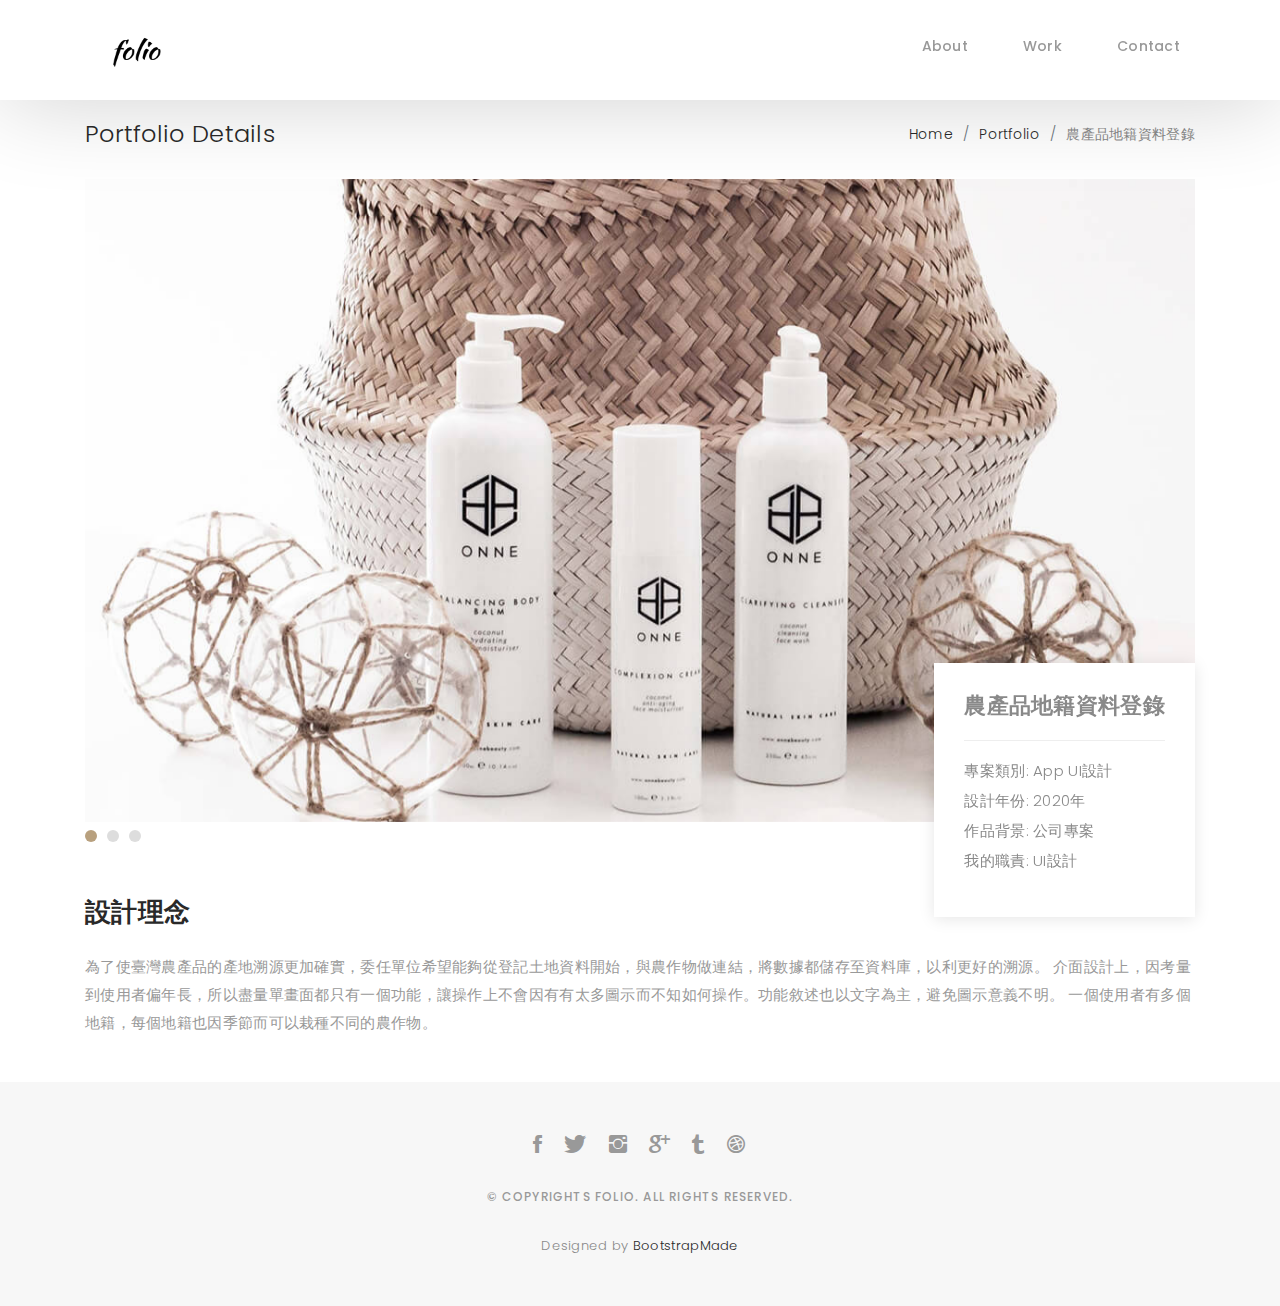
==== portfolio-details-farm.html @ bad79338 "農產品APP介面" ====
<!DOCTYPE html>
<html lang="en">

<head>
  <meta charset="utf-8">
  <meta content="width=device-width, initial-scale=1.0" name="viewport">

  <title>Portfolio Details - Folio Bootstrap Template</title>
  <meta content="" name="descriptison">
  <meta content="" name="keywords">

  <!-- Favicons -->
  <link href="assets/img/favicon.png" rel="icon">
  <link href="assets/img/apple-touch-icon.png" rel="apple-touch-icon">

  <!-- Google Fonts -->
  <link href="https://fonts.googleapis.com/css?family=Poppins:300,300i,400,400i,500,500i,600,600i,700,700i|Playfair+Display:400,400i,500,500i,600,600i,700,700i,900,900i" rel="stylesheet">

  <!-- Vendor CSS Files -->
  <link href="assets/vendor/bootstrap/css/bootstrap.min.css" rel="stylesheet">
  <link href="assets/vendor/hover/hover.min.css" rel="stylesheet">
  <link href="assets/vendor/ionicons/css/ionicons.min.css" rel="stylesheet">
  <link href="assets/vendor/boxicons/css/boxicons.min.css" rel="stylesheet">
  <link href="assets/vendor/venobox/venobox.css" rel="stylesheet">
  <link href="assets/vendor/owl.carousel/assets/owl.carousel.min.css" rel="stylesheet">

  <!-- Template Main CSS File -->
  <link href="assets/css/style.css" rel="stylesheet">

  <!-- =======================================================
  * Template Name: Folio - v2.1.0
  * Template URL: https://bootstrapmade.com/folio-bootstrap-portfolio-template/
  * Author: BootstrapMade.com
  * License: https://bootstrapmade.com/license/
  ======================================================== -->
</head>

<body>

  <!-- ======= Navbar ======= -->
  <nav id="main-nav" class="subpage-nav">
    <div class="row">
      <div class="container">

        <div class="logo">
          <a href="index.html"><img src="assets/img//logo.png" alt="logo"></a>
        </div>

        <div class="responsive"><i data-icon="m" class="ion-navicon-round"></i></div>

        <ul class="nav-menu list-unstyled">
          <!-- <li><a href="index.html" class="smoothScroll">Home</a></li> -->
          <li><a href="#about" class="smoothScroll">About</a></li>
          <li><a href="#portfolio" class="smoothScroll">Work</a></li>
          <!-- <li><a href="#journal" class="smoothScroll">Blog</a></li> -->
          <li><a href="#contact" class="smoothScroll">Contact</a></li>
        </ul>

      </div>
    </div>
  </nav><!-- End Navbar -->

  <main id="main">

    <!-- ======= Breadcrumbs Section ======= -->
    <section class="breadcrumbs">
      <div class="container">

        <div class="d-flex justify-content-between align-items-center">
          <h2>Portfolio Details</h2>
          <ol>
            <li><a href="index.html">Home</a></li>
            <li><a href="index.html">Portfolio</a></li>
            <li>農產品地籍資料登錄</li>
          </ol>
        </div>

      </div>
    </section><!-- Breadcrumbs Section -->

    <!-- ======= Portfolio Details Section ======= -->
    <section class="portfolio-details">
      <div class="container">

        <div class="portfolio-details-container">

          <div class="owl-carousel portfolio-details-carousel">
            <img src="assets/img/portfolio/portfolio-details-1.jpg" class="img-fluid" alt="">
            <img src="assets/img/portfolio/portfolio-details-2.jpg" class="img-fluid" alt="">
            <img src="assets/img/portfolio/portfolio-details-3.jpg" class="img-fluid" alt="">
          </div>

          <div class="portfolio-info">
            <h3>農產品地籍資料登錄</h3>
            <ul>
              <li><strong>專案類別</strong>: App UI設計</li>
              <!-- <li><strong>Client</strong>: ASU Company</li> -->
              <li><strong>設計年份</strong>: 2020年</li>
              <li><strong>作品背景</strong>: 公司專案</li>
              <li><strong>我的職責</strong>: UI設計</li>
              <!-- <li><strong>Project URL</strong>: <a href="#">www.example.com</a></li> -->
            </ul>
          </div>

        </div>

        <div class="portfolio-description">
          <h2>設計理念</h2>
          <p>
            為了使臺灣農產品的產地溯源更加確實，委任單位希望能夠從登記土地資料開始，與農作物做連結，將數據都儲存至資料庫，以利更好的溯源。
            介面設計上，因考量到使用者偏年長，所以盡量單畫面都只有一個功能，讓操作上不會因有有太多圖示而不知如何操作。功能敘述也以文字為主，避免圖示意義不明。
            一個使用者有多個地籍，每個地籍也因季節而可以栽種不同的農作物。
          </p>
        </div>
      </div>
      <div>
        <img src="https://i.imgur.com/vxJMH5P.jpg" class="img-fluid" alt="">
      </div>
    </section><!-- End Portfolio Details Section -->

  </main><!-- End #main -->

  <!-- ======= Footer ======= -->
  <div id="footer" class="text-center">
    <div class="container">
      <div class="socials-media text-center">

        <ul class="list-unstyled">
          <li><a href="#"><i class="ion-social-facebook"></i></a></li>
          <li><a href="#"><i class="ion-social-twitter"></i></a></li>
          <li><a href="#"><i class="ion-social-instagram"></i></a></li>
          <li><a href="#"><i class="ion-social-googleplus"></i></a></li>
          <li><a href="#"><i class="ion-social-tumblr"></i></a></li>
          <li><a href="#"><i class="ion-social-dribbble"></i></a></li>
        </ul>

      </div>

      <p>&copy; Copyrights Folio. All rights reserved.</p>

      <div class="credits">
        <!--
        All the links in the footer should remain intact.
        You can delete the links only if you purchased the pro version.
        Licensing information: https://bootstrapmade.com/license/
        Purchase the pro version with working PHP/AJAX contact form: https://bootstrapmade.com/buy/?theme=Folio
      -->
        Designed by <a href="https://bootstrapmade.com/">BootstrapMade</a>
      </div>

    </div>
  </div><!-- End Footer -->

  <!-- Vendor JS Files -->
  <script src="assets/vendor/jquery/jquery.min.js"></script>
  <script src="assets/vendor/bootstrap/js/bootstrap.bundle.min.js"></script>
  <script src="assets/vendor/jquery.easing/jquery.easing.min.js"></script>
  <script src="assets/vendor/php-email-form/validate.js"></script>
  <script src="assets/vendor/typed/typed.js"></script>
  <script src="assets/vendor/jquery-sticky/jquery.sticky.js"></script>
  <script src="assets/vendor/isotope-layout/isotope.pkgd.min.js"></script>
  <script src="assets/vendor/venobox/venobox.min.js"></script>
  <script src="assets/vendor/owl.carousel/owl.carousel.min.js"></script>

  <!-- Template Main JS File -->
  <script src="assets/js/main.js"></script>

</body>

</html>
---- assets/vendor/venobox/venobox.css ----
/* ------ venobox.css --------*/
.vbox-overlay *, .vbox-overlay *:before, .vbox-overlay *:after{
    -webkit-backface-visibility: hidden;
    -webkit-box-sizing:border-box;
    -moz-box-sizing:border-box;
    box-sizing:border-box;
}
.vbox-overlay * { 
    -webkit-backface-visibility: visible;
    backface-visibility: visible;
}
.vbox-overlay{
    display: -webkit-flex;
    display: flex;
    -webkit-flex-direction: column;
    flex-direction: column;
    -webkit-justify-content: center;
    justify-content: center;
    -webkit-align-items: center;
    align-items: center;
    position: fixed;
    left: 0;
    top: 0;
    bottom: 0;
    right: 0;
    z-index: 999999;
}

/* ----- navigation ----- */
.vbox-title{
    width: 100%;
    height: 40px;
    float: left;
    text-align: center;
    line-height: 28px;
    font-size: 12px;
    padding: 6px 50px;
    overflow: hidden;
    position: fixed;
    display: none;
    left: 0;
    z-index: 89;
}
.vbox-close{
    cursor: pointer;
    position: fixed;
    top: -1px;
    right: 0;
    width: 50px;
    height: 40px;
    padding: 6px;
    display: block;
    background-position:10px center;
    overflow: hidden;
    font-size: 24px;
    line-height: 1;
    text-align: center;
    z-index: 99;
}
.vbox-left{
    cursor: pointer;
    position: fixed;
    left: 0;
    height: 40px;
    overflow: hidden;
    line-height: 28px;
    font-size: 12px;
    z-index: 99;
    display: flex;
    align-items:center;
}
.vbox-num{
    display: inline-block;
    margin: 6px 0 6px 15px;
}
/* ----- Social share ----- */
.vbox-share{
    line-height: 28px;
    font-size: 12px;
    overflow: hidden;
    position: fixed;
    left: 0;
    z-index: 98;
    display: flex;
    align-items:center;
    justify-content: center;
    width: 100%;
    text-align: center;
}
.vbox-share svg{
    max-height: 28px;
    width: 28px;
    z-index: 10;
    margin-left: 12px;
    margin-top: 6px;
    margin-bottom: 6px;
    vertical-align: middle;
}


/* ----- navigation ARROWS ----- */
.vbox-next, .vbox-prev{
    position: fixed;
    top: 50%;
    margin-top: -15px;
    overflow: hidden;
    cursor: pointer;
    display: block;
    width: 45px;
    height: 45px;
    z-index: 99;
}
.vbox-next span, .vbox-prev span{
    position: relative;
    width: 20px;
    height: 20px;
    border: 2px solid transparent;
    border-top-color: #B6B6B6;
    border-right-color: #B6B6B6;
    text-indent: -100px;
    position: absolute;
    top: 8px;
    display: block;
}
.vbox-prev{
    left: 15px;
}
.vbox-next{
    right: 15px;
}
.vbox-prev span{
    left: 10px;
    -ms-transform: rotate(-135deg);
    -webkit-transform: rotate(-135deg);
    transform: rotate(-135deg);
}
.vbox-next span{
    -ms-transform: rotate(45deg);
    -webkit-transform: rotate(45deg);
    transform: rotate(45deg);
    right: 10px;
}
/* ------- inline window ------ */
.vbox-inline{
    width: 420px;
    height: 315px;
    height: 70vh;
    padding: 10px;
    background: #fff;
    margin: 0 auto;
    overflow: auto;
    text-align: left;
}
/* ------- Video & iFrames window ------ */
.venoframe{
    max-width: 100%;
    width: 100%;
    border: none;
    width: 100%;
    height: 260px;
    height: 70vh;
}
.venoframe.vbvid{
    height: 260px;
}
@media (min-width: 768px) {
    .venoframe, .vbox-inline{
        width: 90%;
        height: 360px;
        height: 70vh;
    }
    .venoframe.vbvid{
        width: 640px;
        height: 360px;
    }
}
@media (min-width: 992px) {
    .venoframe, .vbox-inline{
        max-width: 1200px;
        width: 80%;
        height: 540px;
        height: 70vh;
    }
    .venoframe.vbvid{
        width: 960px;
        height: 540px;
    }
}
/* 
Please do NOT edit this part! 
or at least read this note: http://i.imgur.com/7C0ws9e.gif
*/
.vbox-open{
    overflow: hidden;
}
.vbox-container{
    position: absolute;
    left: 0;
    right: 0;
    top: 0;
    bottom: 0;
    overflow-x: hidden;
    overflow-y: scroll;
    overflow-scrolling: touch;
    -webkit-overflow-scrolling: touch;
    z-index: 20;
    max-height: 100%;

}

.vbox-content{
    text-align: center;
    float: left;
    width: 100%;
    position: relative;
    overflow: hidden;
    padding: 20px 4%;
}
.vbox-container img{
    max-width: 100%;
    height: auto;
}
.vbox-figlio{
    box-shadow: 0 0 12px rgba(0,0,0,0.19), 0 6px 6px rgba(0,0,0,0.23);
    max-width: 100%;
    text-align: initial;
}
img.vbox-figlio{
    -webkit-user-select: none;
-khtml-user-select: none;
-moz-user-select: none;
-o-user-select: none;
user-select: none;
}
.vbox-content.swipe-left{
    margin-left: -200px !important;
}
.vbox-content.swipe-right{
    margin-left: 200px !important;
}
.vbox-animated{
    webkit-transition: margin 300ms ease-out;
    transition: margin 300ms ease-out;
}

/* ---------- preloader ----------
 * SPINKIT 
 * http://tobiasahlin.com/spinkit/
-------------------------------- */
.sk-double-bounce,.sk-rotating-plane{width:40px;height:40px;margin:40px auto}.sk-rotating-plane{background-color:#333;-webkit-animation:sk-rotatePlane 1.2s infinite ease-in-out;animation:sk-rotatePlane 1.2s infinite ease-in-out}@-webkit-keyframes sk-rotatePlane{0%{-webkit-transform:perspective(120px) rotateX(0) rotateY(0);transform:perspective(120px) rotateX(0) rotateY(0)}50%{-webkit-transform:perspective(120px) rotateX(-180.1deg) rotateY(0);transform:perspective(120px) rotateX(-180.1deg) rotateY(0)}100%{-webkit-transform:perspective(120px) rotateX(-180deg) rotateY(-179.9deg);transform:perspective(120px) rotateX(-180deg) rotateY(-179.9deg)}}@keyframes sk-rotatePlane{0%{-webkit-transform:perspective(120px) rotateX(0) rotateY(0);transform:perspective(120px) rotateX(0) rotateY(0)}50%{-webkit-transform:perspective(120px) rotateX(-180.1deg) rotateY(0);transform:perspective(120px) rotateX(-180.1deg) rotateY(0)}100%{-webkit-transform:perspective(120px) rotateX(-180deg) rotateY(-179.9deg);transform:perspective(120px) rotateX(-180deg) rotateY(-179.9deg)}}.sk-double-bounce{position:relative}.sk-double-bounce .sk-child{width:100%;height:100%;border-radius:50%;background-color:#333;opacity:.6;position:absolute;top:0;left:0;-webkit-animation:sk-doubleBounce 2s infinite ease-in-out;animation:sk-doubleBounce 2s infinite ease-in-out}.sk-chasing-dots .sk-child,.sk-spinner-pulse,.sk-three-bounce .sk-child{background-color:#333;border-radius:100%}.sk-double-bounce .sk-double-bounce2{-webkit-animation-delay:-1s;animation-delay:-1s}@-webkit-keyframes sk-doubleBounce{0%,100%{-webkit-transform:scale(0);transform:scale(0)}50%{-webkit-transform:scale(1);transform:scale(1)}}@keyframes sk-doubleBounce{0%,100%{-webkit-transform:scale(0);transform:scale(0)}50%{-webkit-transform:scale(1);transform:scale(1)}}.sk-wave{margin:40px auto;width:50px;height:40px;text-align:center;font-size:10px}.sk-wave .sk-rect{background-color:#333;height:100%;width:6px;display:inline-block;-webkit-animation:sk-waveStretchDelay 1.2s infinite ease-in-out;animation:sk-waveStretchDelay 1.2s infinite ease-in-out}.sk-wave .sk-rect1{-webkit-animation-delay:-1.2s;animation-delay:-1.2s}.sk-wave .sk-rect2{-webkit-animation-delay:-1.1s;animation-delay:-1.1s}.sk-wave .sk-rect3{-webkit-animation-delay:-1s;animation-delay:-1s}.sk-wave .sk-rect4{-webkit-animation-delay:-.9s;animation-delay:-.9s}.sk-wave .sk-rect5{-webkit-animation-delay:-.8s;animation-delay:-.8s}@-webkit-keyframes sk-waveStretchDelay{0%,100%,40%{-webkit-transform:scaleY(.4);transform:scaleY(.4)}20%{-webkit-transform:scaleY(1);transform:scaleY(1)}}@keyframes sk-waveStretchDelay{0%,100%,40%{-webkit-transform:scaleY(.4);transform:scaleY(.4)}20%{-webkit-transform:scaleY(1);transform:scaleY(1)}}.sk-wandering-cubes{margin:40px auto;width:40px;height:40px;position:relative}.sk-wandering-cubes .sk-cube{background-color:#333;width:10px;height:10px;position:absolute;top:0;left:0;-webkit-animation:sk-wanderingCube 1.8s ease-in-out -1.8s infinite both;animation:sk-wanderingCube 1.8s ease-in-out -1.8s infinite both}.sk-chasing-dots,.sk-spinner-pulse{width:40px;height:40px;margin:40px auto}.sk-wandering-cubes .sk-cube2{-webkit-animation-delay:-.9s;animation-delay:-.9s}@-webkit-keyframes sk-wanderingCube{0%{-webkit-transform:rotate(0);transform:rotate(0)}25%{-webkit-transform:translateX(30px) rotate(-90deg) scale(.5);transform:translateX(30px) rotate(-90deg) scale(.5)}50%{-webkit-transform:translateX(30px) translateY(30px) rotate(-179deg);transform:translateX(30px) translateY(30px) rotate(-179deg)}50.1%{-webkit-transform:translateX(30px) translateY(30px) rotate(-180deg);transform:translateX(30px) translateY(30px) rotate(-180deg)}75%{-webkit-transform:translateX(0) translateY(30px) rotate(-270deg) scale(.5);transform:translateX(0) translateY(30px) rotate(-270deg) scale(.5)}100%{-webkit-transform:rotate(-360deg);transform:rotate(-360deg)}}@keyframes sk-wanderingCube{0%{-webkit-transform:rotate(0);transform:rotate(0)}25%{-webkit-transform:translateX(30px) rotate(-90deg) scale(.5);transform:translateX(30px) rotate(-90deg) scale(.5)}50%{-webkit-transform:translateX(30px) translateY(30px) rotate(-179deg);transform:translateX(30px) translateY(30px) rotate(-179deg)}50.1%{-webkit-transform:translateX(30px) translateY(30px) rotate(-180deg);transform:translateX(30px) translateY(30px) rotate(-180deg)}75%{-webkit-transform:translateX(0) translateY(30px) rotate(-270deg) scale(.5);transform:translateX(0) translateY(30px) rotate(-270deg) scale(.5)}100%{-webkit-transform:rotate(-360deg);transform:rotate(-360deg)}}.sk-spinner-pulse{-webkit-animation:sk-pulseScaleOut 1s infinite ease-in-out;animation:sk-pulseScaleOut 1s infinite ease-in-out}@-webkit-keyframes sk-pulseScaleOut{0%{-webkit-transform:scale(0);transform:scale(0)}100%{-webkit-transform:scale(1);transform:scale(1);opacity:0}}@keyframes sk-pulseScaleOut{0%{-webkit-transform:scale(0);transform:scale(0)}100%{-webkit-transform:scale(1);transform:scale(1);opacity:0}}.sk-chasing-dots{position:relative;text-align:center;-webkit-animation:sk-chasingDotsRotate 2s infinite linear;animation:sk-chasingDotsRotate 2s infinite linear}.sk-chasing-dots .sk-child{width:60%;height:60%;display:inline-block;position:absolute;top:0;-webkit-animation:sk-chasingDotsBounce 2s infinite ease-in-out;animation:sk-chasingDotsBounce 2s infinite ease-in-out}.sk-chasing-dots .sk-dot2{top:auto;bottom:0;-webkit-animation-delay:-1s;animation-delay:-1s}@-webkit-keyframes sk-chasingDotsRotate{100%{-webkit-transform:rotate(360deg);transform:rotate(360deg)}}@keyframes sk-chasingDotsRotate{100%{-webkit-transform:rotate(360deg);transform:rotate(360deg)}}@-webkit-keyframes sk-chasingDotsBounce{0%,100%{-webkit-transform:scale(0);transform:scale(0)}50%{-webkit-transform:scale(1);transform:scale(1)}}@keyframes sk-chasingDotsBounce{0%,100%{-webkit-transform:scale(0);transform:scale(0)}50%{-webkit-transform:scale(1);transform:scale(1)}}.sk-three-bounce{margin:40px auto;width:80px;text-align:center}.sk-three-bounce .sk-child{width:20px;height:20px;display:inline-block;-webkit-animation:sk-three-bounce 1.4s ease-in-out 0s infinite both;animation:sk-three-bounce 1.4s ease-in-out 0s infinite both}.sk-circle .sk-child:before,.sk-fading-circle .sk-circle:before{display:block;border-radius:100%;content:'';background-color:#333}.sk-three-bounce .sk-bounce1{-webkit-animation-delay:-.32s;animation-delay:-.32s}.sk-three-bounce .sk-bounce2{-webkit-animation-delay:-.16s;animation-delay:-.16s}@-webkit-keyframes sk-three-bounce{0%,100%,80%{-webkit-transform:scale(0);transform:scale(0)}40%{-webkit-transform:scale(1);transform:scale(1)}}@keyframes sk-three-bounce{0%,100%,80%{-webkit-transform:scale(0);transform:scale(0)}40%{-webkit-transform:scale(1);transform:scale(1)}}.sk-circle{margin:40px auto;width:40px;height:40px;position:relative}.sk-circle .sk-child{width:100%;height:100%;position:absolute;left:0;top:0}.sk-circle .sk-child:before{margin:0 auto;width:15%;height:15%;-webkit-animation:sk-circleBounceDelay 1.2s infinite ease-in-out both;animation:sk-circleBounceDelay 1.2s infinite ease-in-out both}.sk-circle .sk-circle2{-webkit-transform:rotate(30deg);-ms-transform:rotate(30deg);transform:rotate(30deg)}.sk-circle .sk-circle3{-webkit-transform:rotate(60deg);-ms-transform:rotate(60deg);transform:rotate(60deg)}.sk-circle .sk-circle4{-webkit-transform:rotate(90deg);-ms-transform:rotate(90deg);transform:rotate(90deg)}.sk-circle .sk-circle5{-webkit-transform:rotate(120deg);-ms-transform:rotate(120deg);transform:rotate(120deg)}.sk-circle .sk-circle6{-webkit-transform:rotate(150deg);-ms-transform:rotate(150deg);transform:rotate(150deg)}.sk-circle .sk-circle7{-webkit-transform:rotate(180deg);-ms-transform:rotate(180deg);transform:rotate(180deg)}.sk-circle .sk-circle8{-webkit-transform:rotate(210deg);-ms-transform:rotate(210deg);transform:rotate(210deg)}.sk-circle .sk-circle9{-webkit-transform:rotate(240deg);-ms-transform:rotate(240deg);transform:rotate(240deg)}.sk-circle .sk-circle10{-webkit-transform:rotate(270deg);-ms-transform:rotate(270deg);transform:rotate(270deg)}.sk-circle .sk-circle11{-webkit-transform:rotate(300deg);-ms-transform:rotate(300deg);transform:rotate(300deg)}.sk-circle .sk-circle12{-webkit-transform:rotate(330deg);-ms-transform:rotate(330deg);transform:rotate(330deg)}.sk-circle .sk-circle2:before{-webkit-animation-delay:-1.1s;animation-delay:-1.1s}.sk-circle .sk-circle3:before{-webkit-animation-delay:-1s;animation-delay:-1s}.sk-circle .sk-circle4:before{-webkit-animation-delay:-.9s;animation-delay:-.9s}.sk-circle .sk-circle5:before{-webkit-animation-delay:-.8s;animation-delay:-.8s}.sk-circle .sk-circle6:before{-webkit-animation-delay:-.7s;animation-delay:-.7s}.sk-circle .sk-circle7:before{-webkit-animation-delay:-.6s;animation-delay:-.6s}.sk-circle .sk-circle8:before{-webkit-animation-delay:-.5s;animation-delay:-.5s}.sk-circle .sk-circle9:before{-webkit-animation-delay:-.4s;animation-delay:-.4s}.sk-circle .sk-circle10:before{-webkit-animation-delay:-.3s;animation-delay:-.3s}.sk-circle .sk-circle11:before{-webkit-animation-delay:-.2s;animation-delay:-.2s}.sk-circle .sk-circle12:before{-webkit-animation-delay:-.1s;animation-delay:-.1s}@-webkit-keyframes sk-circleBounceDelay{0%,100%,80%{-webkit-transform:scale(0);transform:scale(0)}40%{-webkit-transform:scale(1);transform:scale(1)}}@keyframes sk-circleBounceDelay{0%,100%,80%{-webkit-transform:scale(0);transform:scale(0)}40%{-webkit-transform:scale(1);transform:scale(1)}}.sk-cube-grid{width:40px;height:40px;margin:40px auto}.sk-cube-grid .sk-cube{width:33.33%;height:33.33%;background-color:#333;float:left;-webkit-animation:sk-cubeGridScaleDelay 1.3s infinite ease-in-out;animation:sk-cubeGridScaleDelay 1.3s infinite ease-in-out}.sk-cube-grid .sk-cube1{-webkit-animation-delay:.2s;animation-delay:.2s}.sk-cube-grid .sk-cube2{-webkit-animation-delay:.3s;animation-delay:.3s}.sk-cube-grid .sk-cube3{-webkit-animation-delay:.4s;animation-delay:.4s}.sk-cube-grid .sk-cube4{-webkit-animation-delay:.1s;animation-delay:.1s}.sk-cube-grid .sk-cube5{-webkit-animation-delay:.2s;animation-delay:.2s}.sk-cube-grid .sk-cube6{-webkit-animation-delay:.3s;animation-delay:.3s}.sk-cube-grid .sk-cube7{-webkit-animation-delay:0ms;animation-delay:0ms}.sk-cube-grid .sk-cube8{-webkit-animation-delay:.1s;animation-delay:.1s}.sk-cube-grid .sk-cube9{-webkit-animation-delay:.2s;animation-delay:.2s}@-webkit-keyframes sk-cubeGridScaleDelay{0%,100%,70%{-webkit-transform:scale3D(1,1,1);transform:scale3D(1,1,1)}35%{-webkit-transform:scale3D(0,0,1);transform:scale3D(0,0,1)}}@keyframes sk-cubeGridScaleDelay{0%,100%,70%{-webkit-transform:scale3D(1,1,1);transform:scale3D(1,1,1)}35%{-webkit-transform:scale3D(0,0,1);transform:scale3D(0,0,1)}}.sk-fading-circle{margin:40px auto;width:40px;height:40px;position:relative}.sk-fading-circle .sk-circle{width:100%;height:100%;position:absolute;left:0;top:0}.sk-fading-circle .sk-circle:before{margin:0 auto;width:15%;height:15%;-webkit-animation:sk-circleFadeDelay 1.2s infinite ease-in-out both;animation:sk-circleFadeDelay 1.2s infinite ease-in-out both}.sk-fading-circle .sk-circle2{-webkit-transform:rotate(30deg);-ms-transform:rotate(30deg);transform:rotate(30deg)}.sk-fading-circle .sk-circle3{-webkit-transform:rotate(60deg);-ms-transform:rotate(60deg);transform:rotate(60deg)}.sk-fading-circle .sk-circle4{-webkit-transform:rotate(90deg);-ms-transform:rotate(90deg);transform:rotate(90deg)}.sk-fading-circle .sk-circle5{-webkit-transform:rotate(120deg);-ms-transform:rotate(120deg);transform:rotate(120deg)}.sk-fading-circle .sk-circle6{-webkit-transform:rotate(150deg);-ms-transform:rotate(150deg);transform:rotate(150deg)}.sk-fading-circle .sk-circle7{-webkit-transform:rotate(180deg);-ms-transform:rotate(180deg);transform:rotate(180deg)}.sk-fading-circle .sk-circle8{-webkit-transform:rotate(210deg);-ms-transform:rotate(210deg);transform:rotate(210deg)}.sk-fading-circle .sk-circle9{-webkit-transform:rotate(240deg);-ms-transform:rotate(240deg);transform:rotate(240deg)}.sk-fading-circle .sk-circle10{-webkit-transform:rotate(270deg);-ms-transform:rotate(270deg);transform:rotate(270deg)}.sk-fading-circle .sk-circle11{-webkit-transform:rotate(300deg);-ms-transform:rotate(300deg);transform:rotate(300deg)}.sk-fading-circle .sk-circle12{-webkit-transform:rotate(330deg);-ms-transform:rotate(330deg);transform:rotate(330deg)}.sk-fading-circle .sk-circle2:before{-webkit-animation-delay:-1.1s;animation-delay:-1.1s}.sk-fading-circle .sk-circle3:before{-webkit-animation-delay:-1s;animation-delay:-1s}.sk-fading-circle .sk-circle4:before{-webkit-animation-delay:-.9s;animation-delay:-.9s}.sk-fading-circle .sk-circle5:before{-webkit-animation-delay:-.8s;animation-delay:-.8s}.sk-fading-circle .sk-circle6:before{-webkit-animation-delay:-.7s;animation-delay:-.7s}.sk-fading-circle .sk-circle7:before{-webkit-animation-delay:-.6s;animation-delay:-.6s}.sk-fading-circle .sk-circle8:before{-webkit-animation-delay:-.5s;animation-delay:-.5s}.sk-fading-circle .sk-circle9:before{-webkit-animation-delay:-.4s;animation-delay:-.4s}.sk-fading-circle .sk-circle10:before{-webkit-animation-delay:-.3s;animation-delay:-.3s}.sk-fading-circle .sk-circle11:before{-webkit-animation-delay:-.2s;animation-delay:-.2s}.sk-fading-circle .sk-circle12:before{-webkit-animation-delay:-.1s;animation-delay:-.1s}@-webkit-keyframes sk-circleFadeDelay{0%,100%,39%{opacity:0}40%{opacity:1}}@keyframes sk-circleFadeDelay{0%,100%,39%{opacity:0}40%{opacity:1}}.sk-folding-cube{margin:40px auto;width:40px;height:40px;position:relative;-webkit-transform:rotateZ(45deg);transform:rotateZ(45deg)}.sk-folding-cube .sk-cube{float:left;width:50%;height:50%;position:relative;-webkit-transform:scale(1.1);-ms-transform:scale(1.1);transform:scale(1.1)}.sk-folding-cube .sk-cube:before{content:'';position:absolute;top:0;left:0;width:100%;height:100%;background-color:#333;-webkit-animation:sk-foldCubeAngle 2.4s infinite linear both;animation:sk-foldCubeAngle 2.4s infinite linear both;-webkit-transform-origin:100% 100%;-ms-transform-origin:100% 100%;transform-origin:100% 100%}.sk-folding-cube .sk-cube2{-webkit-transform:scale(1.1) rotateZ(90deg);transform:scale(1.1) rotateZ(90deg)}.sk-folding-cube .sk-cube3{-webkit-transform:scale(1.1) rotateZ(180deg);transform:scale(1.1) rotateZ(180deg)}.sk-folding-cube .sk-cube4{-webkit-transform:scale(1.1) rotateZ(270deg);transform:scale(1.1) rotateZ(270deg)}.sk-folding-cube .sk-cube2:before{-webkit-animation-delay:.3s;animation-delay:.3s}.sk-folding-cube .sk-cube3:before{-webkit-animation-delay:.6s;animation-delay:.6s}.sk-folding-cube .sk-cube4:before{-webkit-animation-delay:.9s;animation-delay:.9s}@-webkit-keyframes sk-foldCubeAngle{0%,10%{-webkit-transform:perspective(140px) rotateX(-180deg);transform:perspective(140px) rotateX(-180deg);opacity:0}25%,75%{-webkit-transform:perspective(140px) rotateX(0);transform:perspective(140px) rotateX(0);opacity:1}100%,90%{-webkit-transform:perspective(140px) rotateY(180deg);transform:perspective(140px) rotateY(180deg);opacity:0}}@keyframes sk-foldCubeAngle{0%,10%{-webkit-transform:perspective(140px) rotateX(-180deg);transform:perspective(140px) rotateX(-180deg);opacity:0}25%,75%{-webkit-transform:perspective(140px) rotateX(0);transform:perspective(140px) rotateX(0);opacity:1}100%,90%{-webkit-transform:perspective(140px) rotateY(180deg);transform:perspective(140px) rotateY(180deg);opacity:0}}
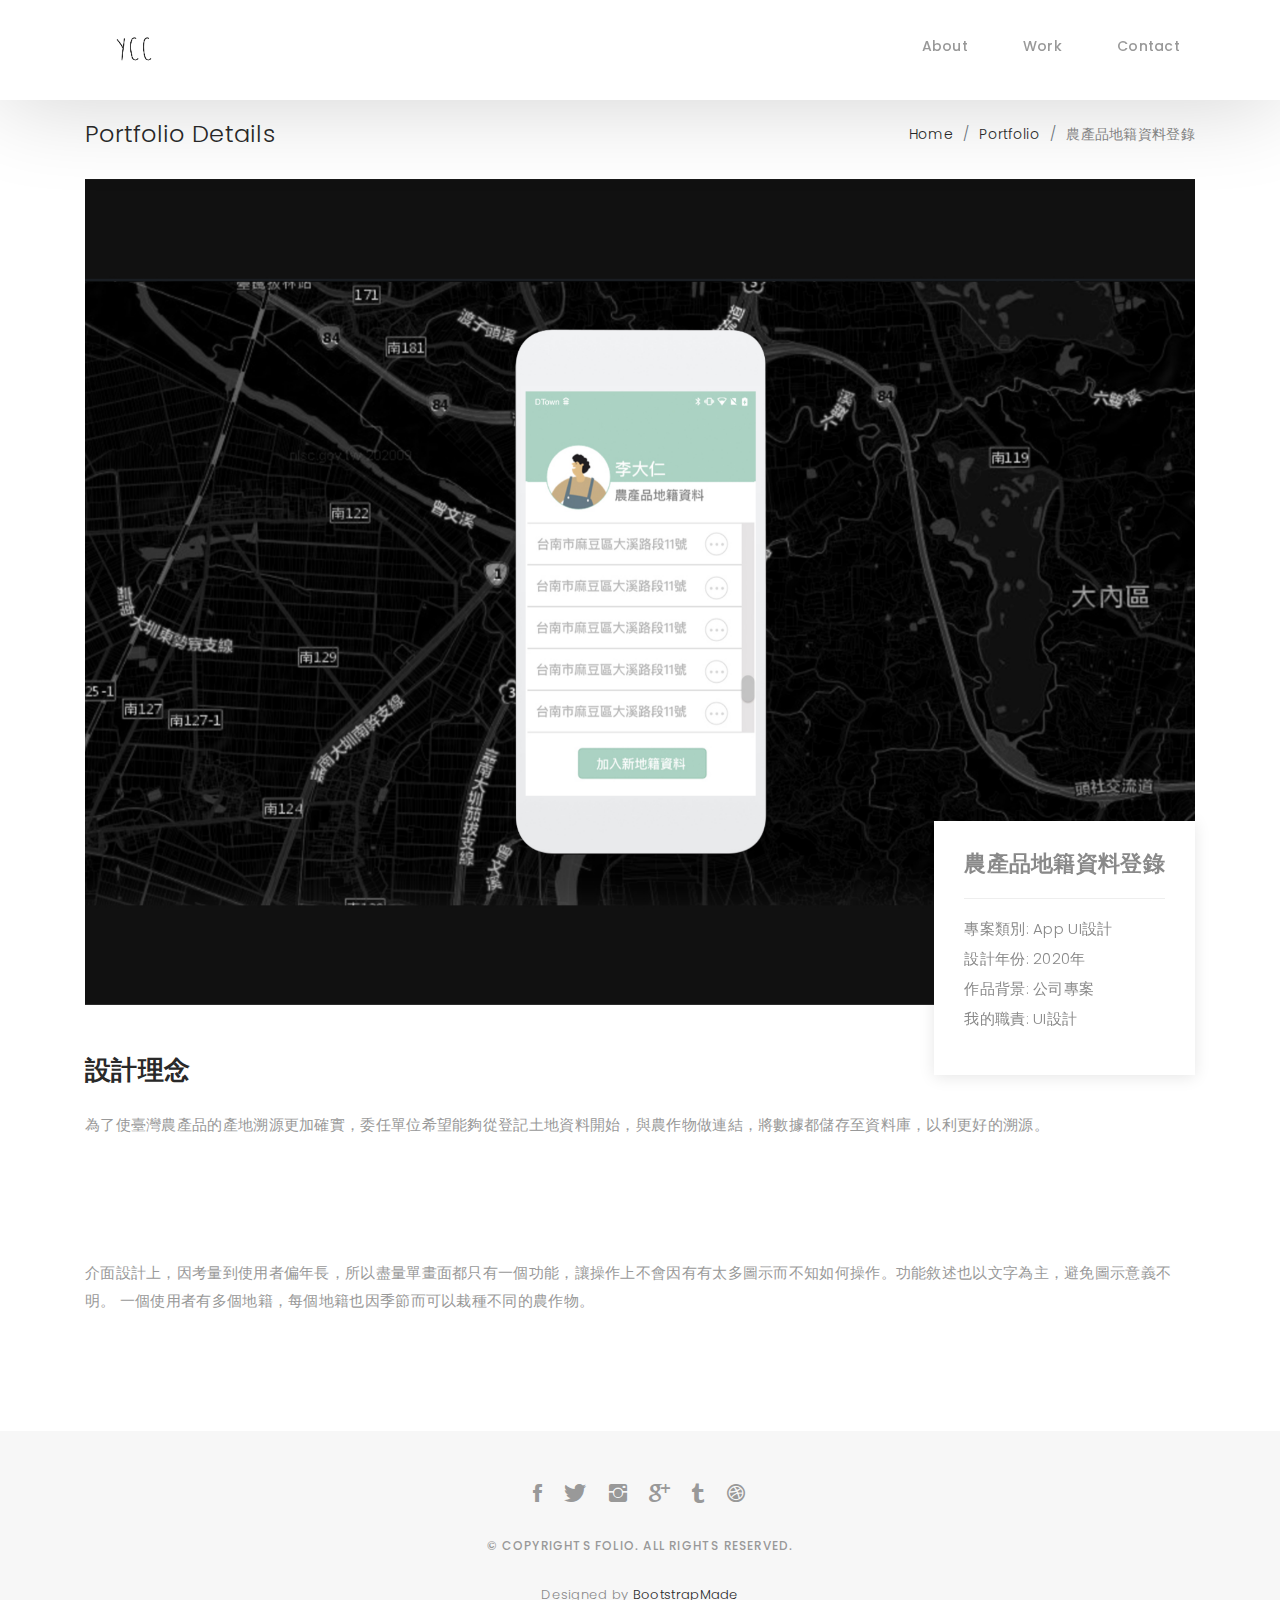
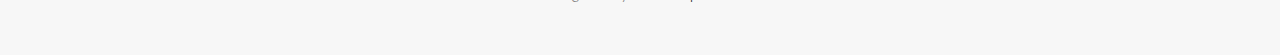
==== commit 772c88df: "farm" ====
--- a/portfolio-details-farm.html
+++ b/portfolio-details-farm.html
@@ -43,7 +43,7 @@
       <div class="container">
 
         <div class="logo">
-          <a href="index.html"><img src="assets/img//logo.png" alt="logo"></a>
+          <a href="index.html"><img src="assets/img//logoycc.png" alt="logo"></a>
         </div>
 
         <div class="responsive"><i data-icon="m" class="ion-navicon-round"></i></div>
@@ -85,9 +85,7 @@
         <div class="portfolio-details-container">
 
           <div class="owl-carousel portfolio-details-carousel">
-            <img src="assets/img/portfolio/portfolio-details-1.jpg" class="img-fluid" alt="">
-            <img src="assets/img/portfolio/portfolio-details-2.jpg" class="img-fluid" alt="">
-            <img src="assets/img/portfolio/portfolio-details-3.jpg" class="img-fluid" alt="">
+            <img src="assets/img/portfolio/farm_cover.jpg" class="img-fluid" alt="">
           </div>
 
           <div class="portfolio-info">
@@ -108,13 +106,20 @@
           <h2>設計理念</h2>
           <p>
             為了使臺灣農產品的產地溯源更加確實，委任單位希望能夠從登記土地資料開始，與農作物做連結，將數據都儲存至資料庫，以利更好的溯源。
-            介面設計上，因考量到使用者偏年長，所以盡量單畫面都只有一個功能，讓操作上不會因有有太多圖示而不知如何操作。功能敘述也以文字為主，避免圖示意義不明。
-            一個使用者有多個地籍，每個地籍也因季節而可以栽種不同的農作物。
           </p>
         </div>
       </div>
       <div>
         <img src="https://i.imgur.com/vxJMH5P.jpg" class="img-fluid" alt="">
+      </div>
+      <div class="container portfolio-description">
+        <p>
+          介面設計上，因考量到使用者偏年長，所以盡量單畫面都只有一個功能，讓操作上不會因有有太多圖示而不知如何操作。功能敘述也以文字為主，避免圖示意義不明。
+          一個使用者有多個地籍，每個地籍也因季節而可以栽種不同的農作物。
+        </p>
+      </div>
+      <div class="container mt-5 mb-5">
+        <img src="https://i.imgur.com/YCR7GaJ.jpg" class="img-fluid" alt="">
       </div>
     </section><!-- End Portfolio Details Section -->
 
